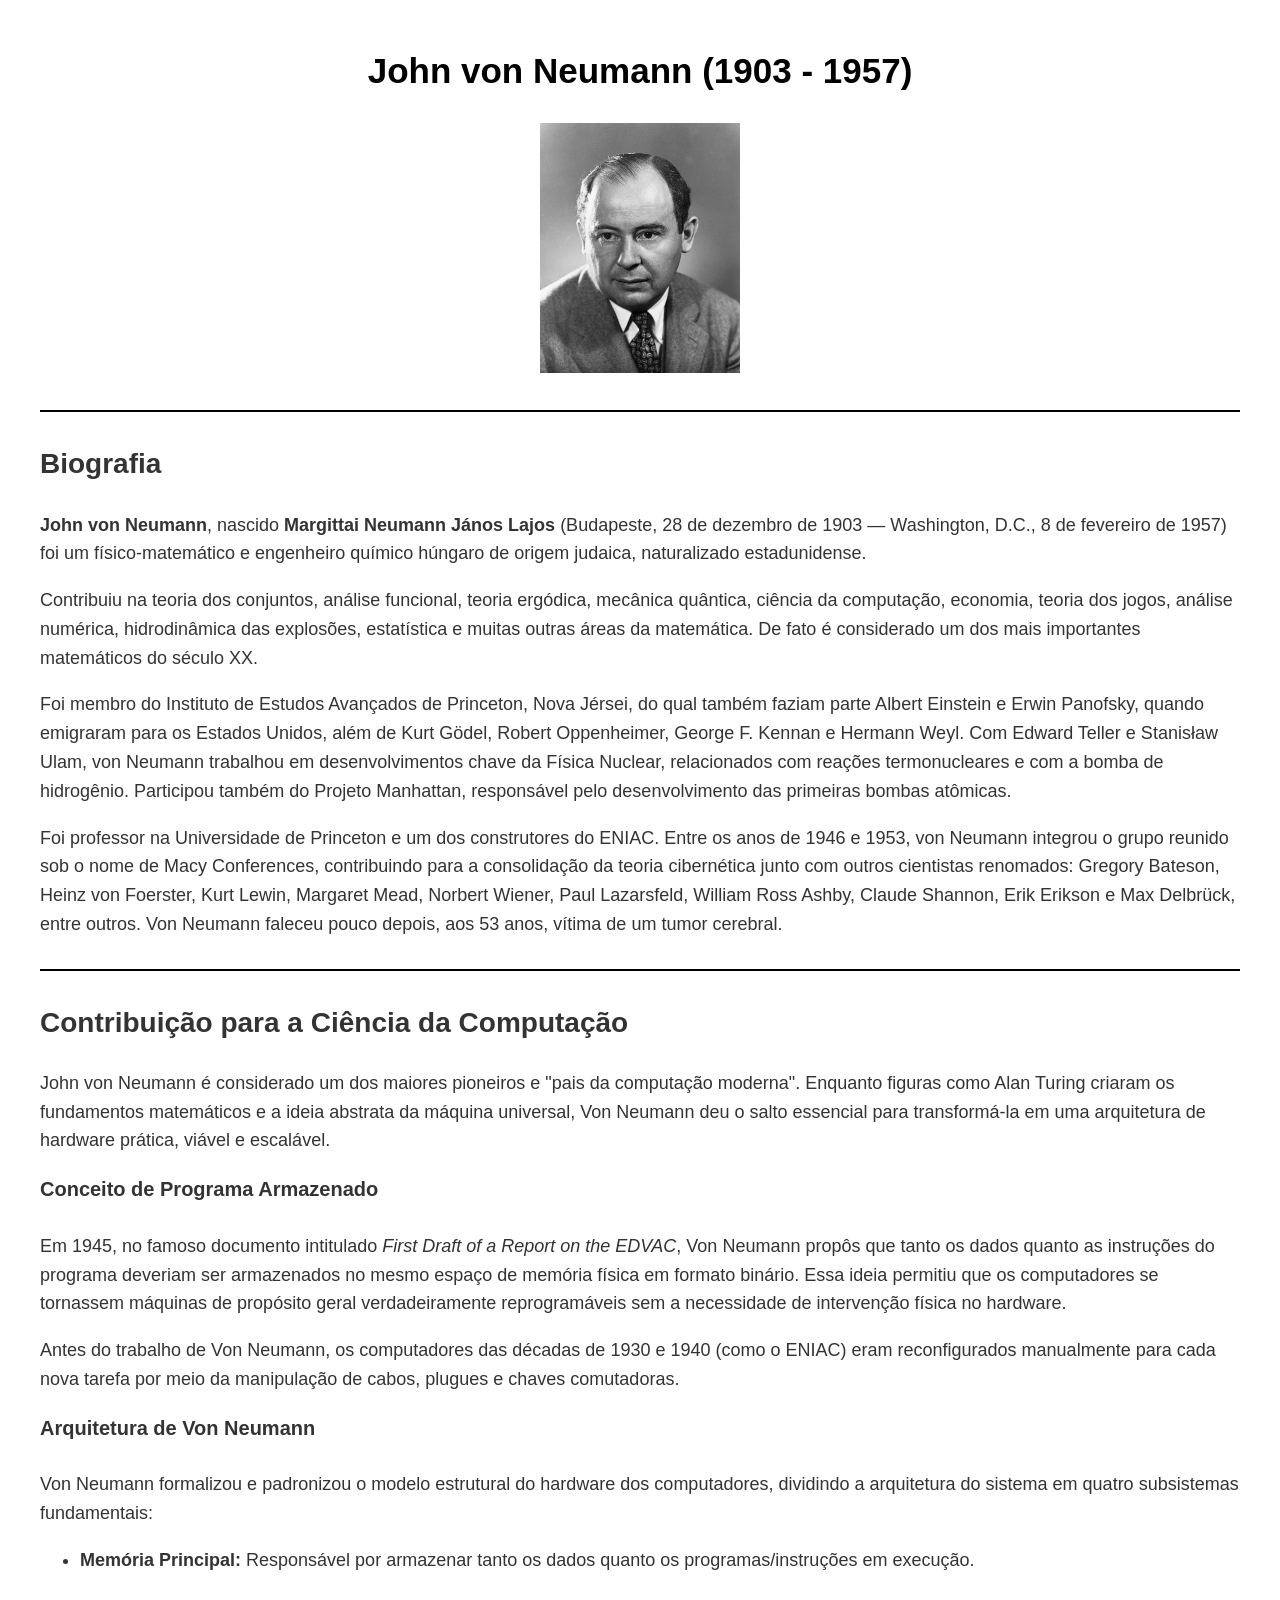
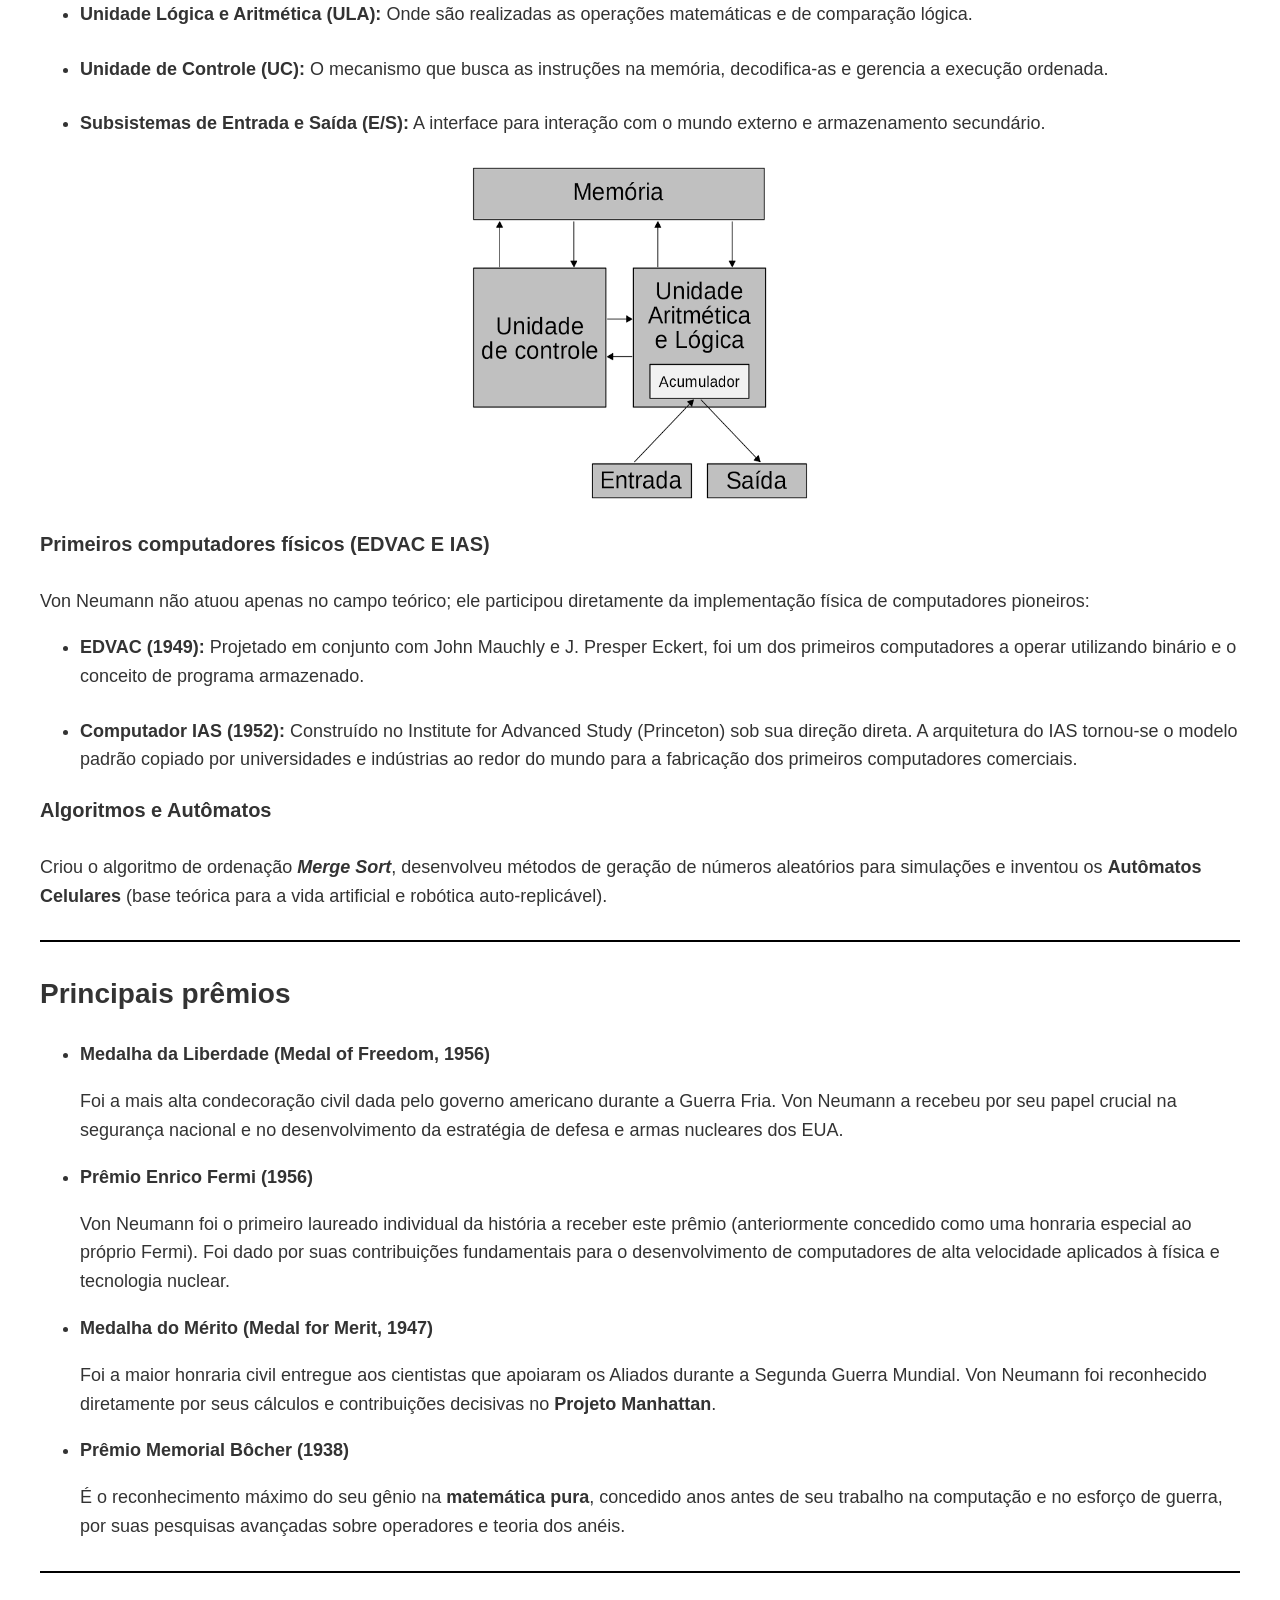
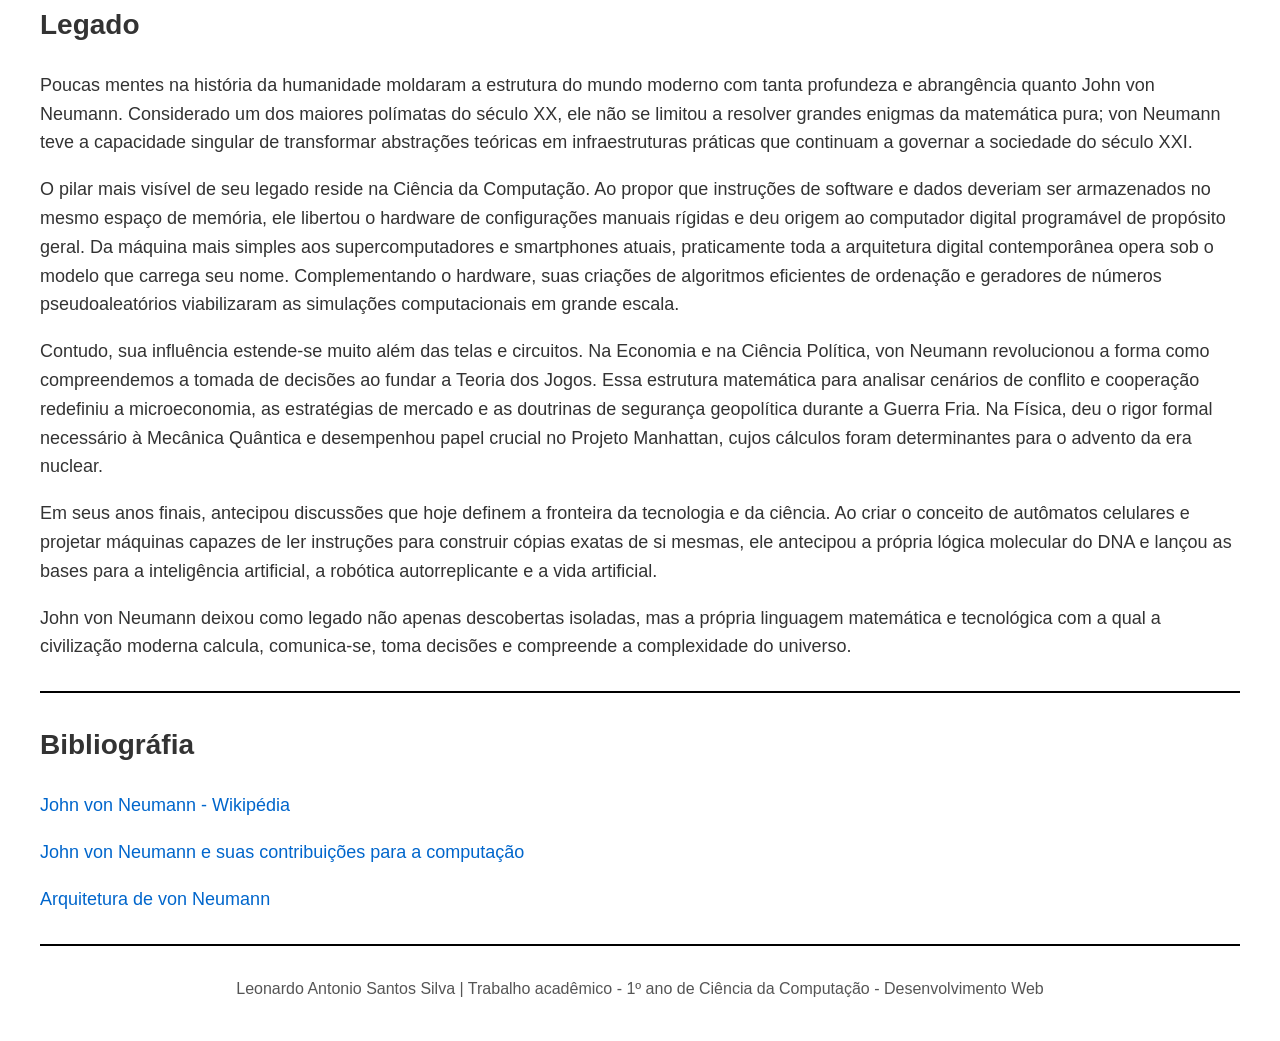
==== Prática 1.html @ ac13404f "Subindo" ====
<!DOCTYPE html>
<html lang="pt-BR">
<head>

    <meta charset="UTF-8">
    <meta name="viewport" content="width=device-width, initial-scale=1.0">

    <link rel="stylesheet" href="CSS/Prática_1.css">

    <title>Prática 1 - John von Neumann</title>

</head>
<body>
    <h1>John von Neumann (1903 - 1957)</h1>
    
    <div class="flex-container">
        <a href="https://pt.wikipedia.org/wiki/John_von_Neumann" target="_blank">
            <img src="Imagens/John von Neumann.jpg" alt="Foto de John von Neumann" width="200" height="250">
        </a>
    </div>

    <hr>

    <h2>Biografia</h2>

    <p>
        <b>John von Neumann</b>, nascido <b>Margittai Neumann János Lajos</b> (Budapeste, 28 de dezembro de 1903 — Washington, D.C., 8 de fevereiro de 1957) foi um físico-matemático e engenheiro químico húngaro de origem judaica, naturalizado estadunidense.
    </p>

    <p>
        Contribuiu na teoria dos conjuntos, análise funcional, teoria ergódica, mecânica quântica, ciência da computação, economia, teoria dos jogos, análise numérica, hidrodinâmica das explosões, estatística e muitas outras áreas da matemática. De fato é considerado um dos mais importantes matemáticos do século XX.
    </p>

    <p>
        Foi membro do Instituto de Estudos Avançados de Princeton, Nova Jérsei, do qual também faziam parte Albert Einstein e Erwin Panofsky, quando emigraram para os Estados Unidos, além de Kurt Gödel, Robert Oppenheimer, George F. Kennan e Hermann Weyl. Com Edward Teller e Stanisław Ulam, von Neumann trabalhou em desenvolvimentos chave da Física Nuclear, relacionados com reações termonucleares e com a bomba de hidrogênio. Participou também do Projeto Manhattan, responsável pelo desenvolvimento das primeiras bombas atômicas.
    </p>

    <p>
        Foi professor na Universidade de Princeton e um dos construtores do ENIAC. Entre os anos de 1946 e 1953, von Neumann integrou o grupo reunido sob o nome de Macy Conferences, contribuindo para a consolidação da teoria cibernética junto com outros cientistas renomados: Gregory Bateson, Heinz von Foerster, Kurt Lewin, Margaret Mead, Norbert Wiener, Paul Lazarsfeld, William Ross Ashby, Claude Shannon, Erik Erikson e Max Delbrück, entre outros. Von Neumann faleceu pouco depois, aos 53 anos, vítima de um tumor cerebral.
    </p>

    <hr>
    
    <h2>Contribuição para a Ciência da Computação</h2>

    <p>
        John von Neumann é considerado um dos maiores pioneiros e "pais da computação moderna". Enquanto figuras como Alan Turing criaram os fundamentos matemáticos e a ideia abstrata da máquina universal, Von Neumann deu o salto essencial para transformá-la em uma arquitetura de hardware prática, viável e escalável.
    </p>

    <h4> Conceito de Programa Armazenado</h4>

    <p>
        Em 1945, no famoso documento intitulado <i>First Draft of a Report on the EDVAC</i>, Von Neumann propôs que tanto os dados quanto as instruções do programa deveriam ser armazenados no mesmo espaço de memória física em formato binário. Essa ideia permitiu que os computadores se tornassem máquinas de propósito geral verdadeiramente reprogramáveis sem a necessidade de intervenção física no hardware.
    </p>

    <p>
        Antes do trabalho de Von Neumann, os computadores das décadas de 1930 e 1940 (como o ENIAC) eram reconfigurados manualmente para cada nova tarefa por meio da manipulação de cabos, plugues e chaves comutadoras.
    </p>

    <h4> Arquitetura de Von Neumann</h4>

    <p>
        Von Neumann formalizou e padronizou o modelo estrutural do hardware dos computadores, dividindo a arquitetura do sistema em quatro subsistemas fundamentais:
    </p>

    <ul>

            <li><b>Memória Principal:</b> Responsável por armazenar tanto os dados quanto os programas/instruções em execução.</li>
            <br>
            <li><b>Unidade Lógica e Aritmética (ULA):</b> Onde são realizadas as operações matemáticas e de comparação lógica.</li>
            <br>
            <li><b>Unidade de Controle (UC):</b> O mecanismo que busca as instruções na memória, decodifica-as e gerencia a execução ordenada.</li>
            <br>
            <li><b>Subsistemas de Entrada e Saída (E/S):</b> A interface para interação com o mundo externo e armazenamento secundário.</li>

        </ul>

    <div class="flex-container">
        <img src="Imagens/images.png" alt="Diagrama da Arquitetura de Von Neumann" width="350" height="350">
    </div>

    <h4>Primeiros computadores físicos (EDVAC E IAS)</h4>

    <P>
        Von Neumann não atuou apenas no campo teórico; ele participou diretamente da implementação física de computadores pioneiros:
    </P>

    <ul type="disc">

            <li><b>EDVAC (1949):</b> Projetado em conjunto com John Mauchly e J. Presper Eckert, foi um dos primeiros computadores a operar utilizando binário e o conceito de programa armazenado.</li>
            <br>
            <li><b>Computador IAS (1952):</b> Construído no Institute for Advanced Study (Princeton) sob sua direção direta. A arquitetura do IAS tornou-se o modelo padrão copiado por universidades e indústrias ao redor do mundo para a fabricação dos primeiros computadores comerciais.</li>

    </ul>

    <h4> Algoritmos e Autômatos </h4>

    <p>
        Criou o algoritmo de ordenação <b><i>Merge Sort</i></b>, desenvolveu métodos de geração de números aleatórios para simulações e inventou os <b>Autômatos Celulares</b> (base teórica para a vida artificial e robótica auto-replicável).
    </p>

    <hr>

    <h2>Principais prêmios</h2>

    <ul type="disc">
        <li><b>Medalha da Liberdade (Medal of Freedom, 1956)</b></li>
        <p>
            Foi a mais alta condecoração civil dada pelo governo americano durante a Guerra Fria. Von Neumann a recebeu por seu papel crucial na segurança nacional e no desenvolvimento da estratégia de defesa e armas nucleares dos EUA.
        </p>

        <li><b>Prêmio Enrico Fermi (1956)</b></li>
        <p>
            Von Neumann foi o primeiro laureado individual da história a receber este prêmio (anteriormente concedido como uma honraria especial ao próprio Fermi). Foi dado por suas contribuições fundamentais para o desenvolvimento de computadores de alta velocidade aplicados à física e tecnologia nuclear.
        </p>

        <li><b>Medalha do Mérito (Medal for Merit, 1947)</b></li>
        <p>
            Foi a maior honraria civil entregue aos cientistas que apoiaram os Aliados durante a Segunda Guerra Mundial. Von Neumann foi reconhecido diretamente por seus cálculos e contribuições decisivas no <b>Projeto Manhattan</b>.
        </p>

        <li><b>Prêmio Memorial Bôcher (1938)</b></li>
        <p>
            É o reconhecimento máximo do seu gênio na <b>matemática pura</b>, concedido anos antes de seu trabalho na computação e no esforço de guerra, por suas pesquisas avançadas sobre operadores e teoria dos anéis.
        </p>

    </ul>

    <hr>

    <h2>
        Legado
    </h2>

    <p>
        Poucas mentes na história da humanidade moldaram a estrutura do mundo moderno com tanta profundeza e abrangência quanto John von Neumann. Considerado um dos maiores polímatas do século XX, ele não se limitou a resolver grandes enigmas da matemática pura; von Neumann teve a capacidade singular de transformar abstrações teóricas em infraestruturas práticas que continuam a governar a sociedade do século XXI.
    </p> 
    
    <p>
        O pilar mais visível de seu legado reside na Ciência da Computação. Ao propor que instruções de software e dados deveriam ser armazenados no mesmo espaço de memória, ele libertou o hardware de configurações manuais rígidas e deu origem ao computador digital programável de propósito geral. Da máquina mais simples aos supercomputadores e smartphones atuais, praticamente toda a arquitetura digital contemporânea opera sob o modelo que carrega seu nome. Complementando o hardware, suas criações de algoritmos eficientes de ordenação e geradores de números pseudoaleatórios viabilizaram as simulações computacionais em grande escala.
    </p>

    <p>
        Contudo, sua influência estende-se muito além das telas e circuitos. Na Economia e na Ciência Política, von Neumann revolucionou a forma como compreendemos a tomada de decisões ao fundar a Teoria dos Jogos. Essa estrutura matemática para analisar cenários de conflito e cooperação redefiniu a microeconomia, as estratégias de mercado e as doutrinas de segurança geopolítica durante a Guerra Fria. Na Física, deu o rigor formal necessário à Mecânica Quântica e desempenhou papel crucial no Projeto Manhattan, cujos cálculos foram determinantes para o advento da era nuclear.
    </p>

    <p>
        Em seus anos finais, antecipou discussões que hoje definem a fronteira da tecnologia e da ciência. Ao criar o conceito de autômatos celulares e projetar máquinas capazes de ler instruções para construir cópias exatas de si mesmas, ele antecipou a própria lógica molecular do DNA e lançou as bases para a inteligência artificial, a robótica autorreplicante e a vida artificial.
    </p>

    <p>
        John von Neumann deixou como legado não apenas descobertas isoladas, mas a própria linguagem matemática e tecnológica com a qual a civilização moderna calcula, comunica-se, toma decisões e compreende a complexidade do universo.
    </p>

    <hr>

    <h2>
        Bibliográfia
    </h2>

    <p>
        <a href="https://pt.wikipedia.org/wiki/John_von_Neumann" target="_blank">John von Neumann - Wikipédia</a>
    </p>

    <p>
        <a href="https://www.dio.me/articles/john-von-neumann-e-suas-contribuicoes-para-a-computacao-fa497936130d" target="_blank">John von Neumann e suas contribuições para a computação</a>
    </p>

    <p>
        <a href="https://embarcados.com.br/arquitetura-de-john-von-neumann/">Arquitetura de von Neumann</a>
    </p>

    <hr>

    <footer>
        <small>Leonardo Antonio Santos Silva | Trabalho acadêmico - 1º ano de Ciência da Computação - Desenvolvimento Web</small>
    </footer>

</body>
</html>
---- CSS/Prática_1.css ----
/* Configurações Globais e do Corpo da Página */
body {
    font-family: Arial, Helvetica, sans-serif;
    line-height: 1.6;           /* Aumenta o espaçamento entre linhas para melhor leitura */
    max-width: 1200px;           /* Limita a largura máxima */
    margin: 0 auto;             /* Centraliza a página na tela */
    padding: 20px;              /* Espaço interno para não colar nas bordas em celulares */
    color: #333333;             /* Cor de texto ligeiramente suave para leitura */
}

/* Centralização de Imagens */
.flex-container {
    display: flex;
    justify-content: center;
    margin: 20px 0;             /* Espaço acima e abaixo da imagem */
}

/* Borda / Linha de Divisão */
hr {
    border: none;
    height: 2px;
    background-color: #000000;
    margin: 30px 0;             /* Substitui a necessidade de usar <br><hr><br> no HTML */
}

/* Títulos */
h1 {
    font-size: 35px;
    text-align: center;
    color: #000000;
}

h2 {
    font-size: 28px;
    margin-top: 25px;
}

h3, h4 {
    font-size: 20px;
    margin-top: 15px;
}

/* Parágrafos e Listas */
p, li {
    font-size: 18px;            /* Tamanho de fonte padrão mais equilibrado */
}

ul {
    margin-bottom: 20px;
    type: disc;                  /* Define o estilo da lista como bolinhas */
}

/* Links */
a {
    color: #0066cc;
    text-decoration: none;
}

a:hover {
    text-decoration: underline; /* Adiciona sublinhado ao passar o mouse */
}

/* Estilização do Rodapé */
footer {
    text-align: center;
    margin-top: 20px;
    margin-bottom: 20px;
}

small {
    font-size: 16px;
    color: #555555;
}
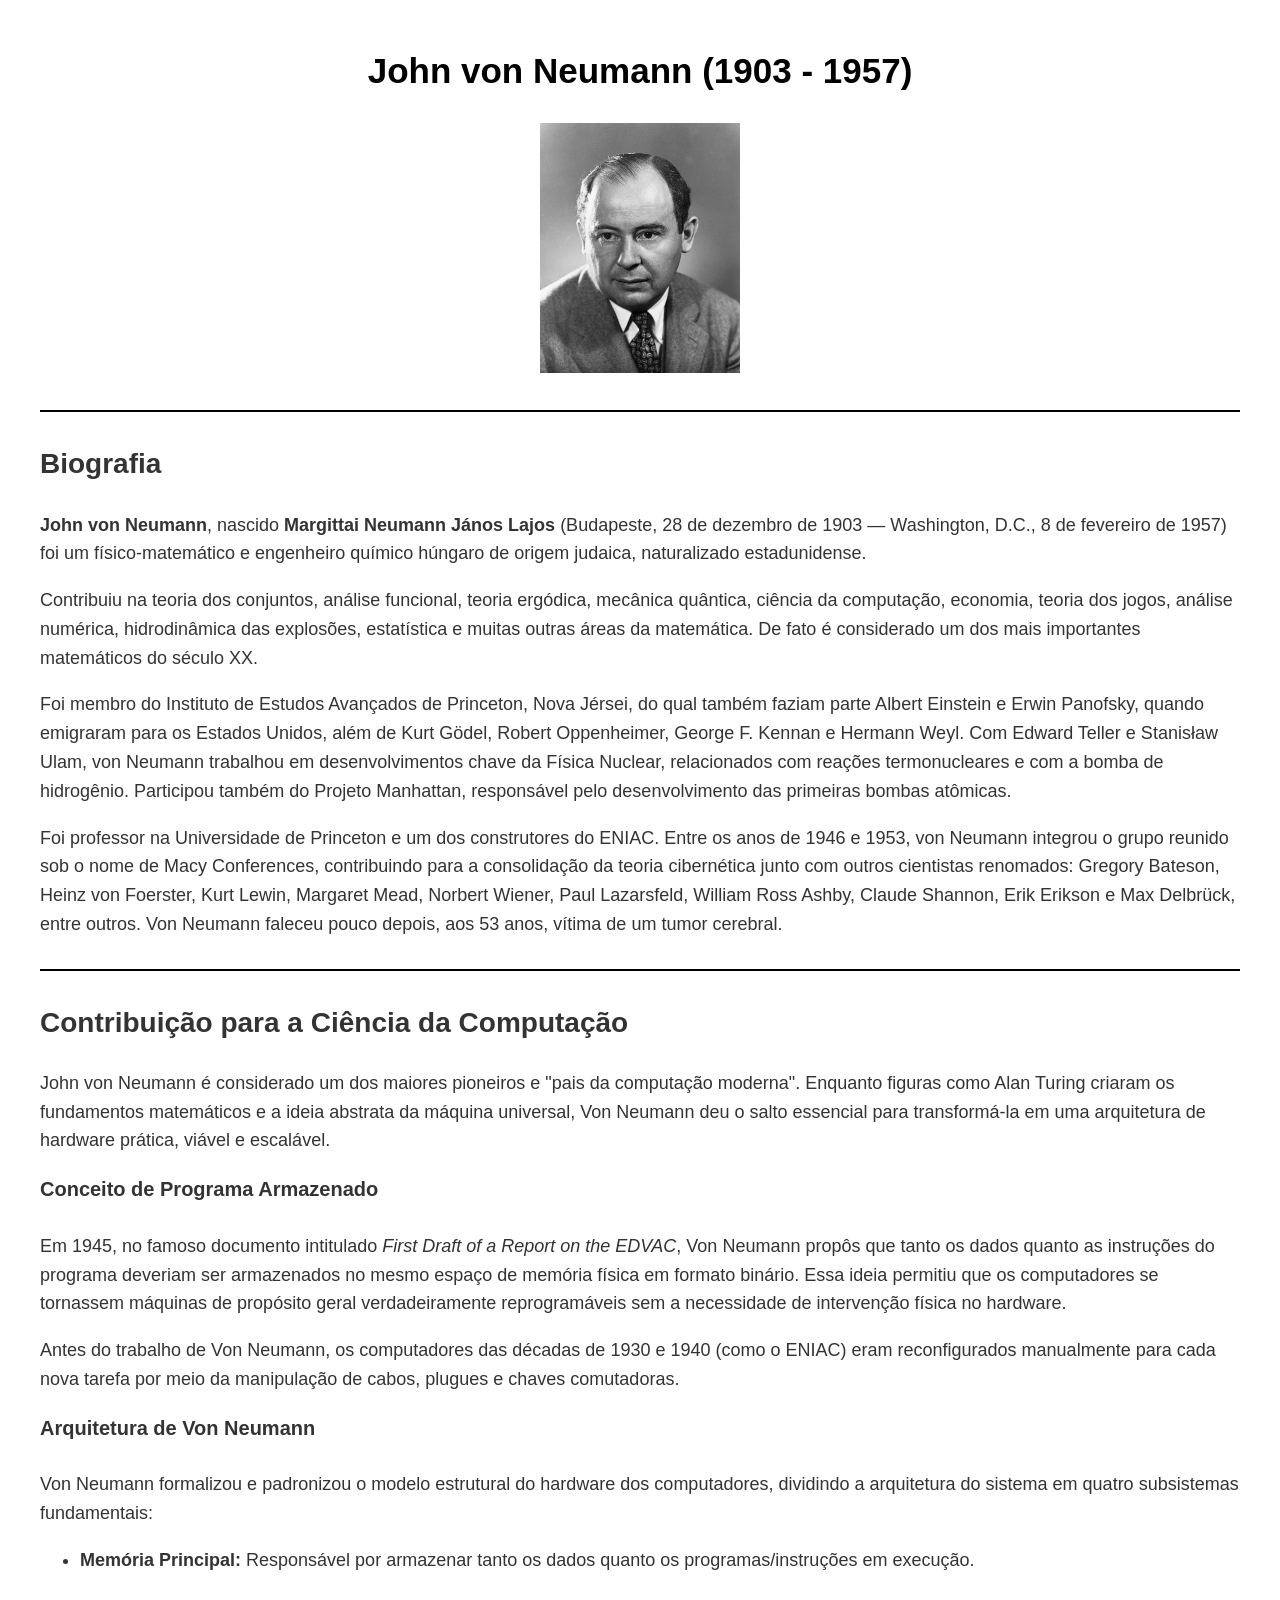
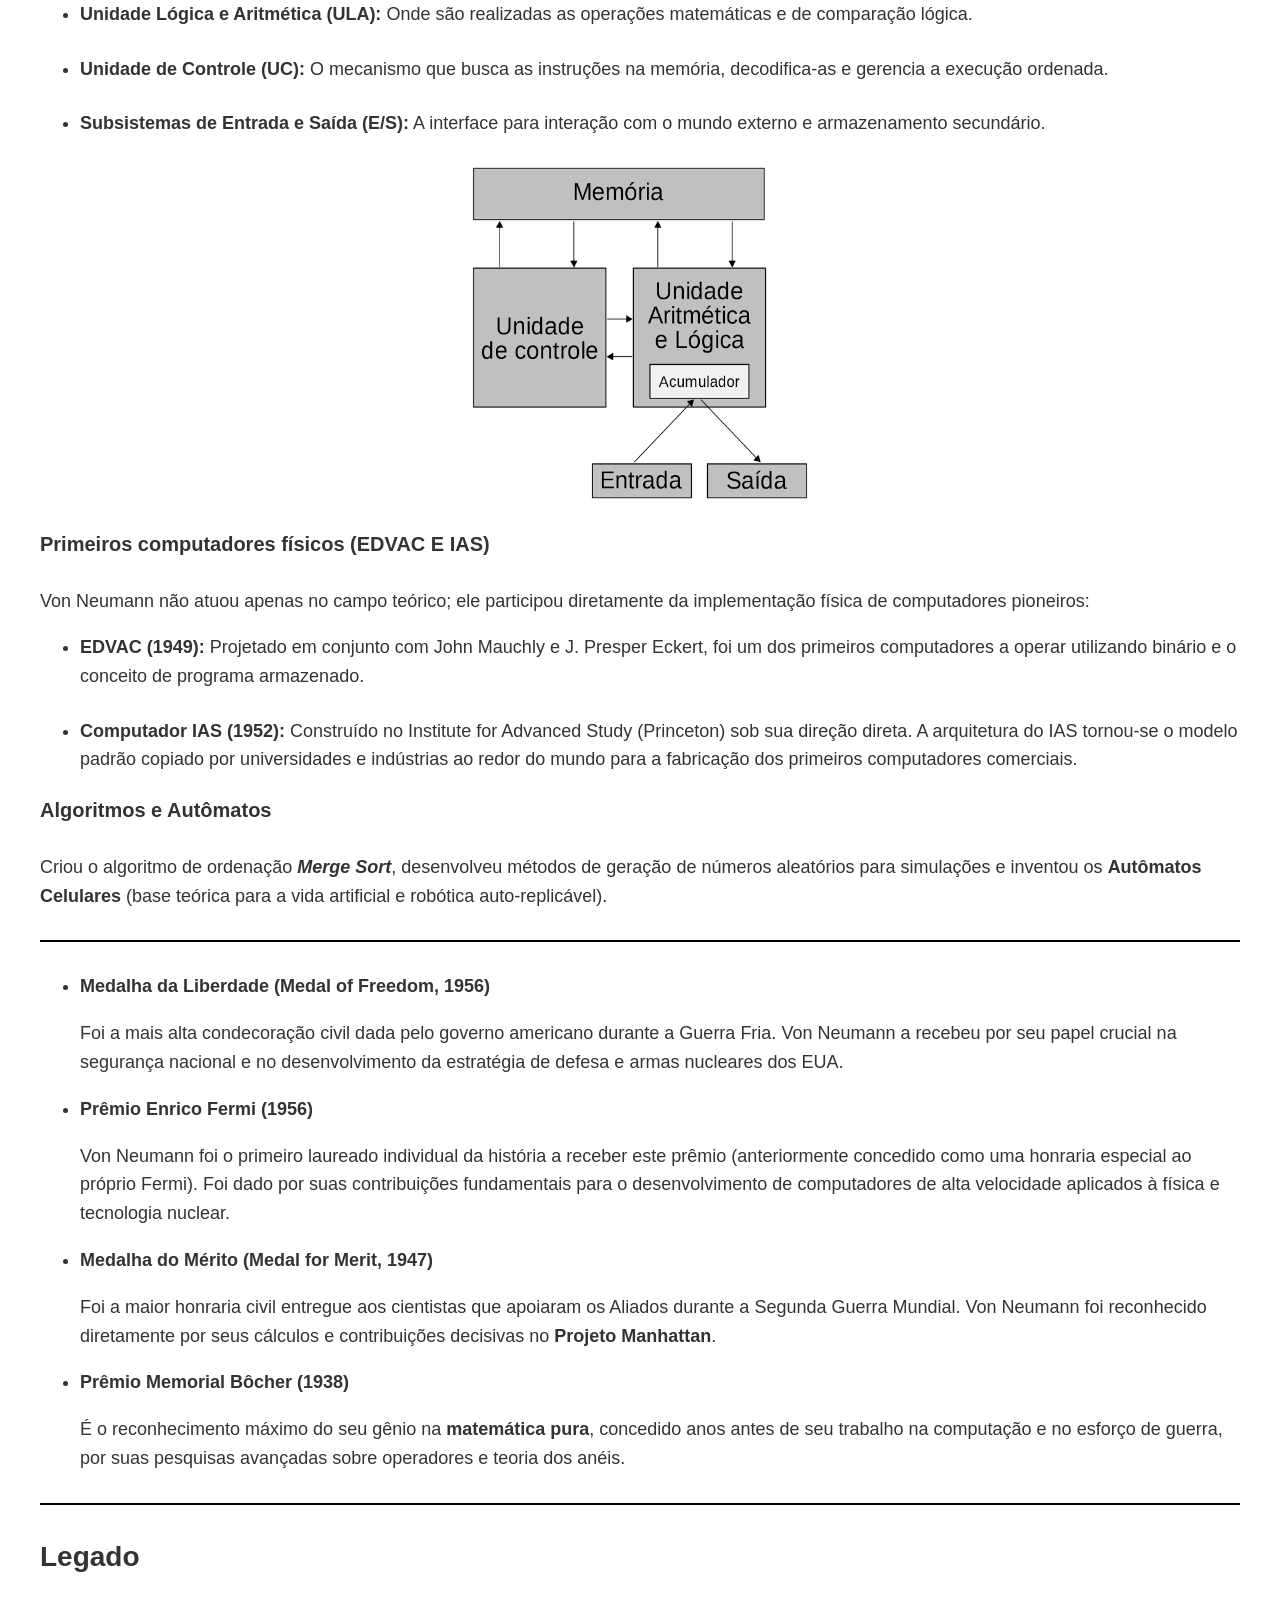
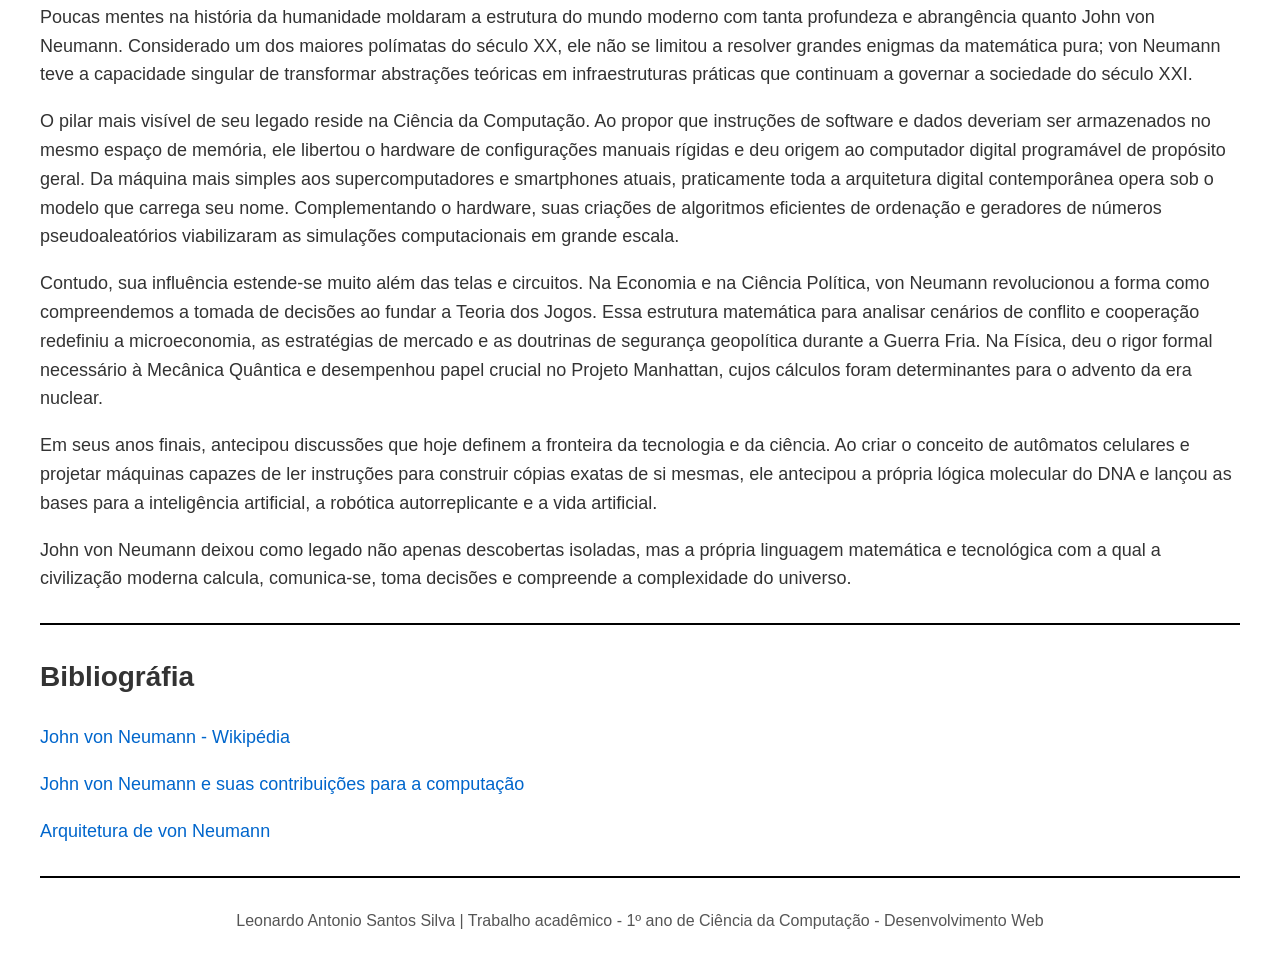
==== commit 1c7934f6: "Atualizar" ====
--- a/Prática 1.html
+++ b/Prática 1.html
@@ -101,8 +101,6 @@
 
     <hr>
 
-    <h2>Principais prêmios</h2>
-
     <ul type="disc">
         <li><b>Medalha da Liberdade (Medal of Freedom, 1956)</b></li>
         <p>
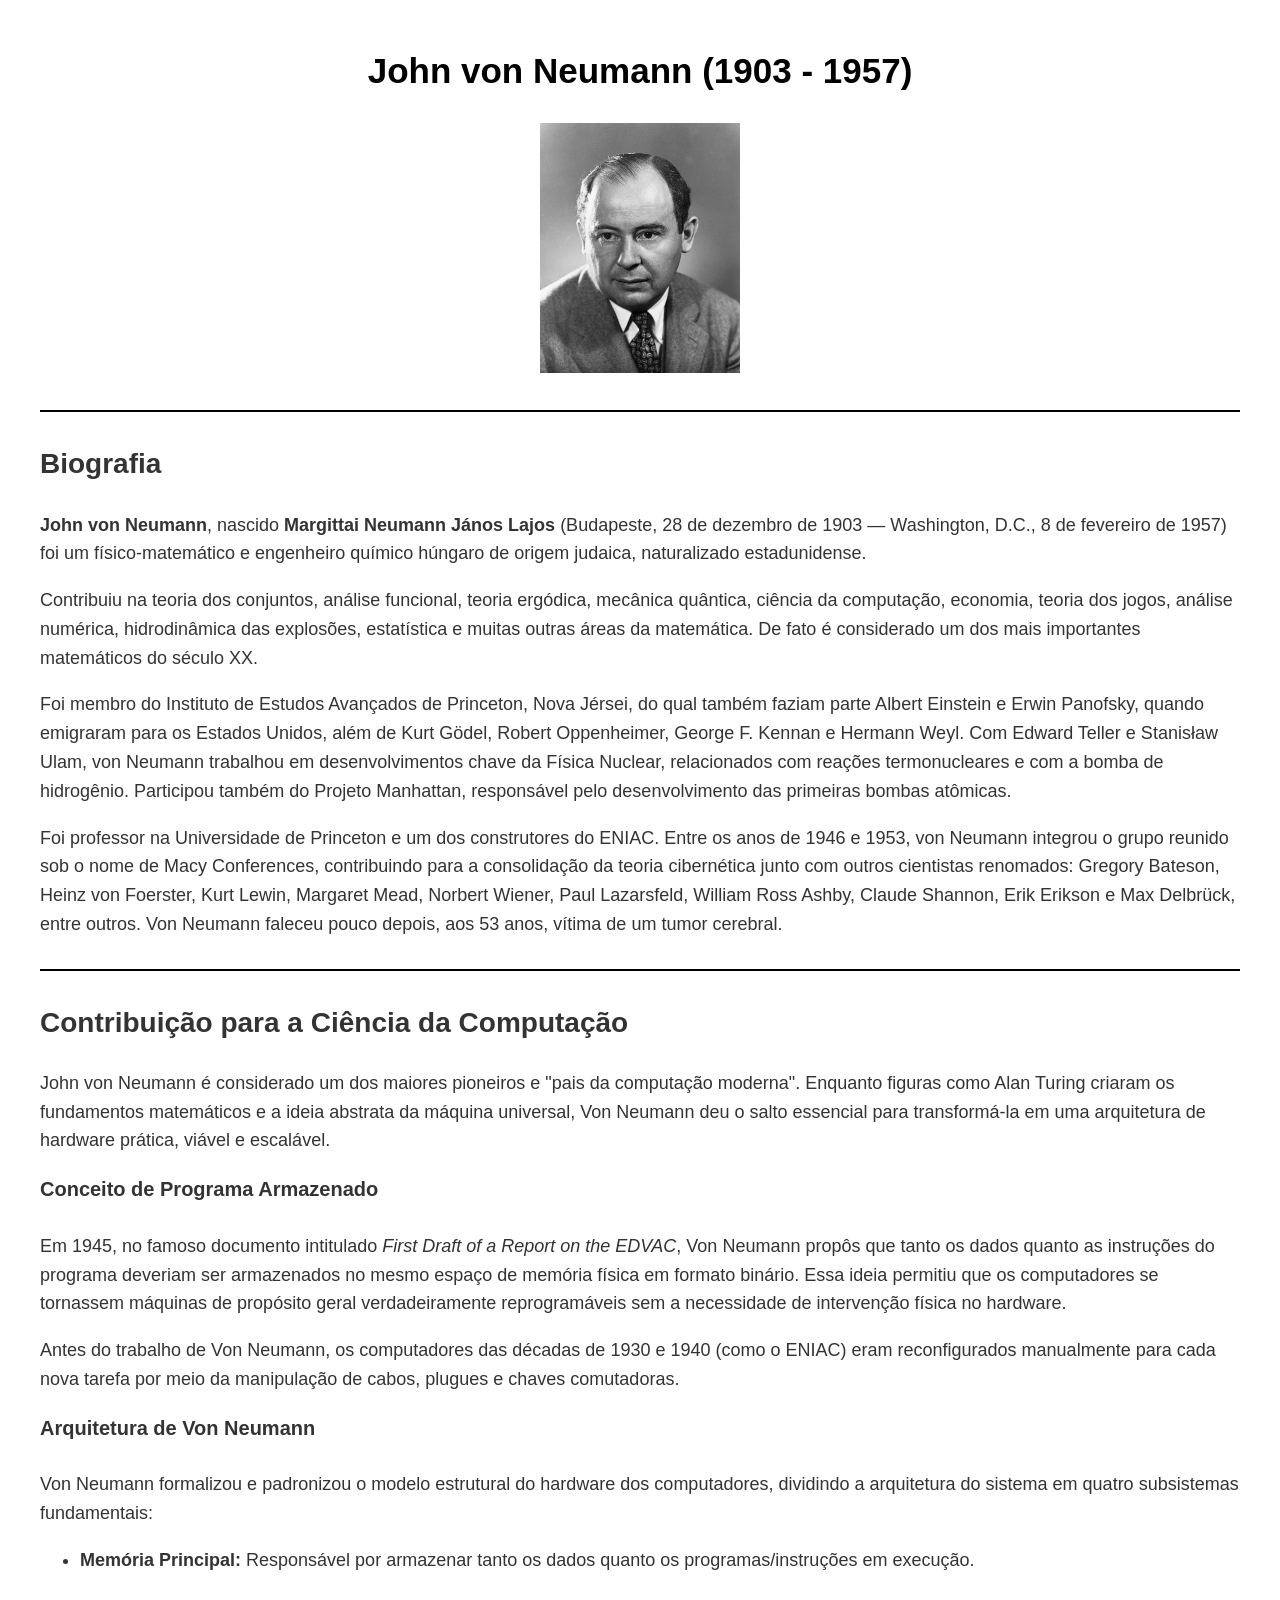
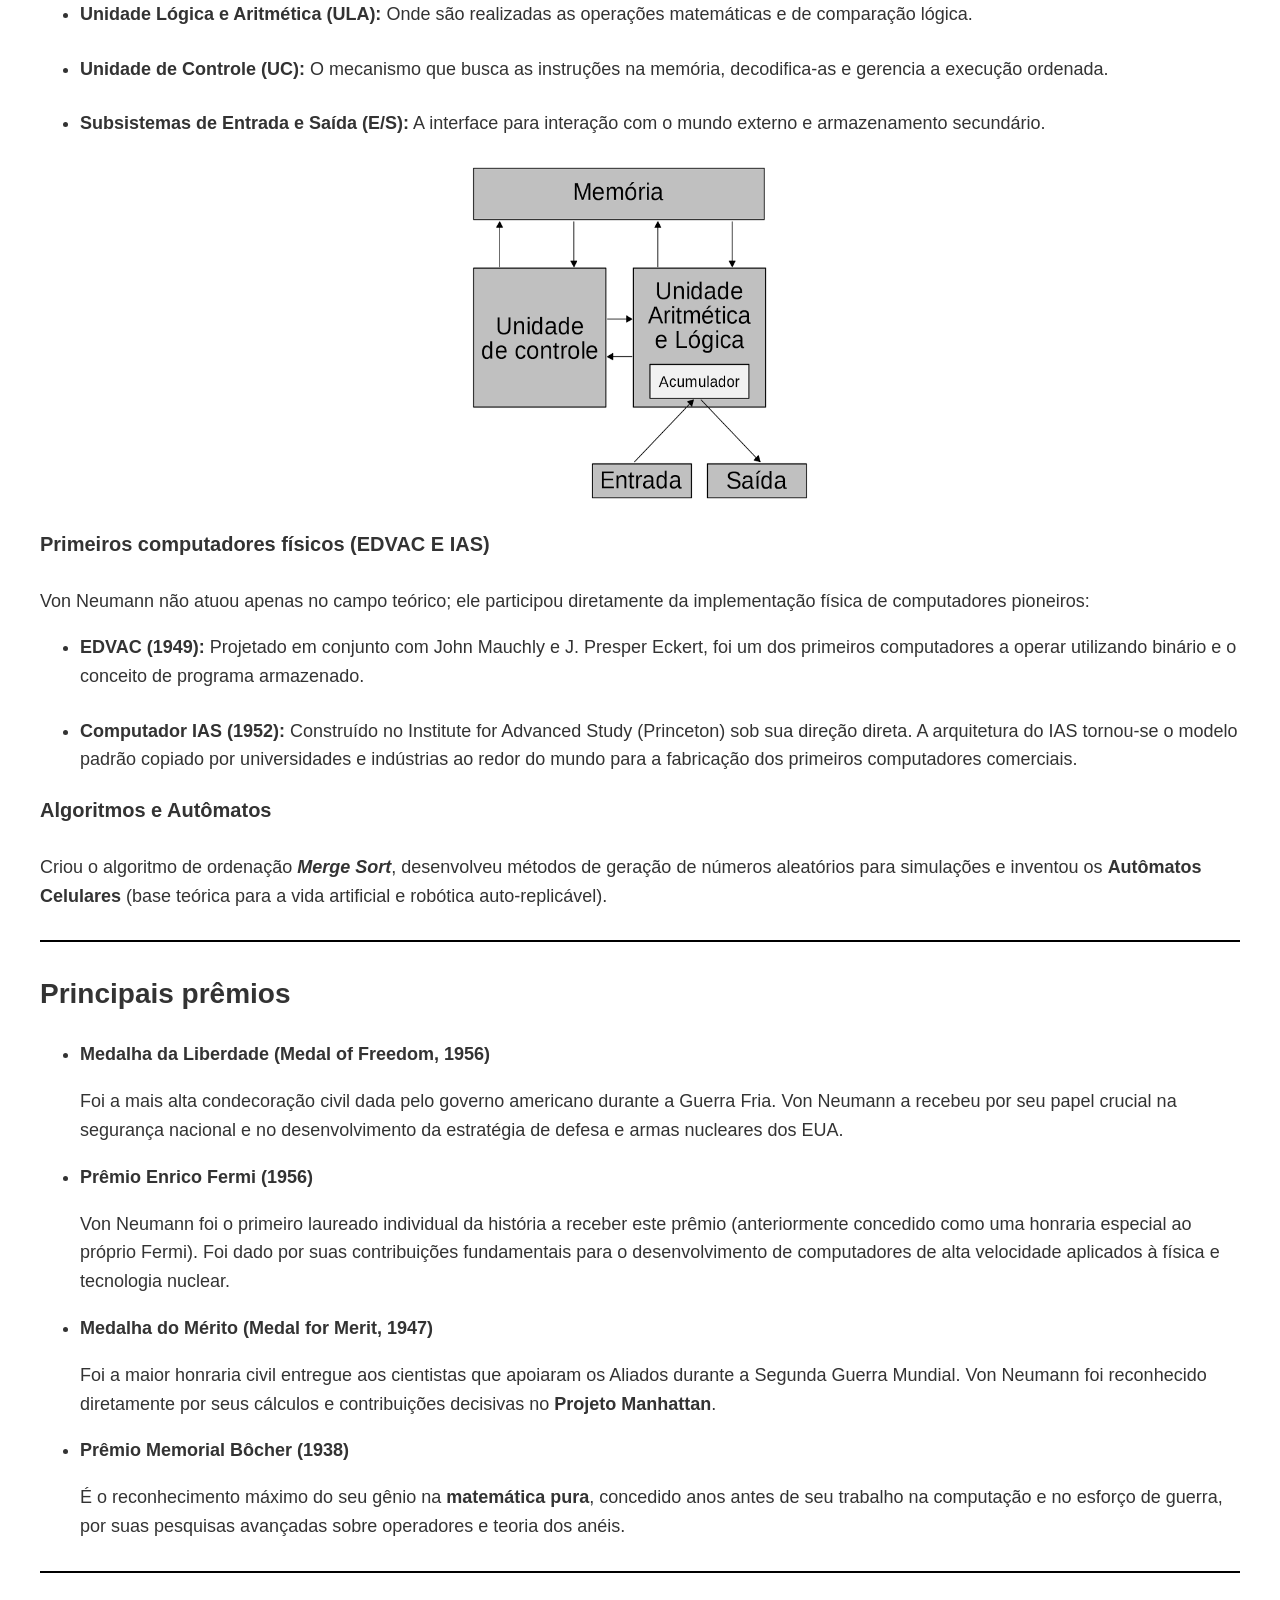
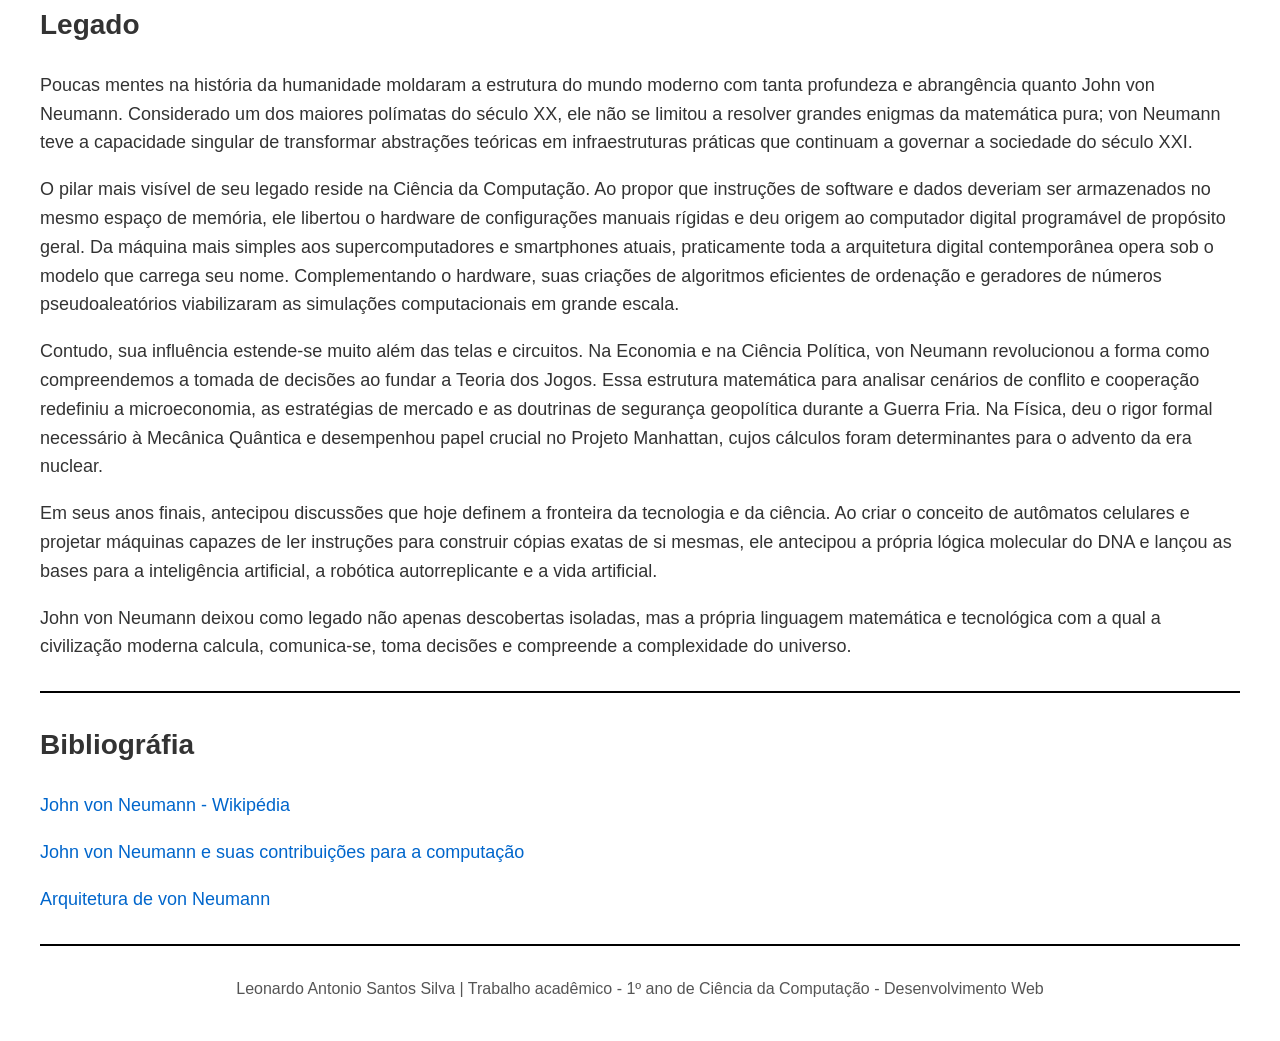
==== commit 4c6cccf2: "Correção" ====
--- a/Prática 1.html
+++ b/Prática 1.html
@@ -101,6 +101,8 @@
 
     <hr>
 
+    <h2>Principais prêmios</h2>
+
     <ul type="disc">
         <li><b>Medalha da Liberdade (Medal of Freedom, 1956)</b></li>
         <p>
